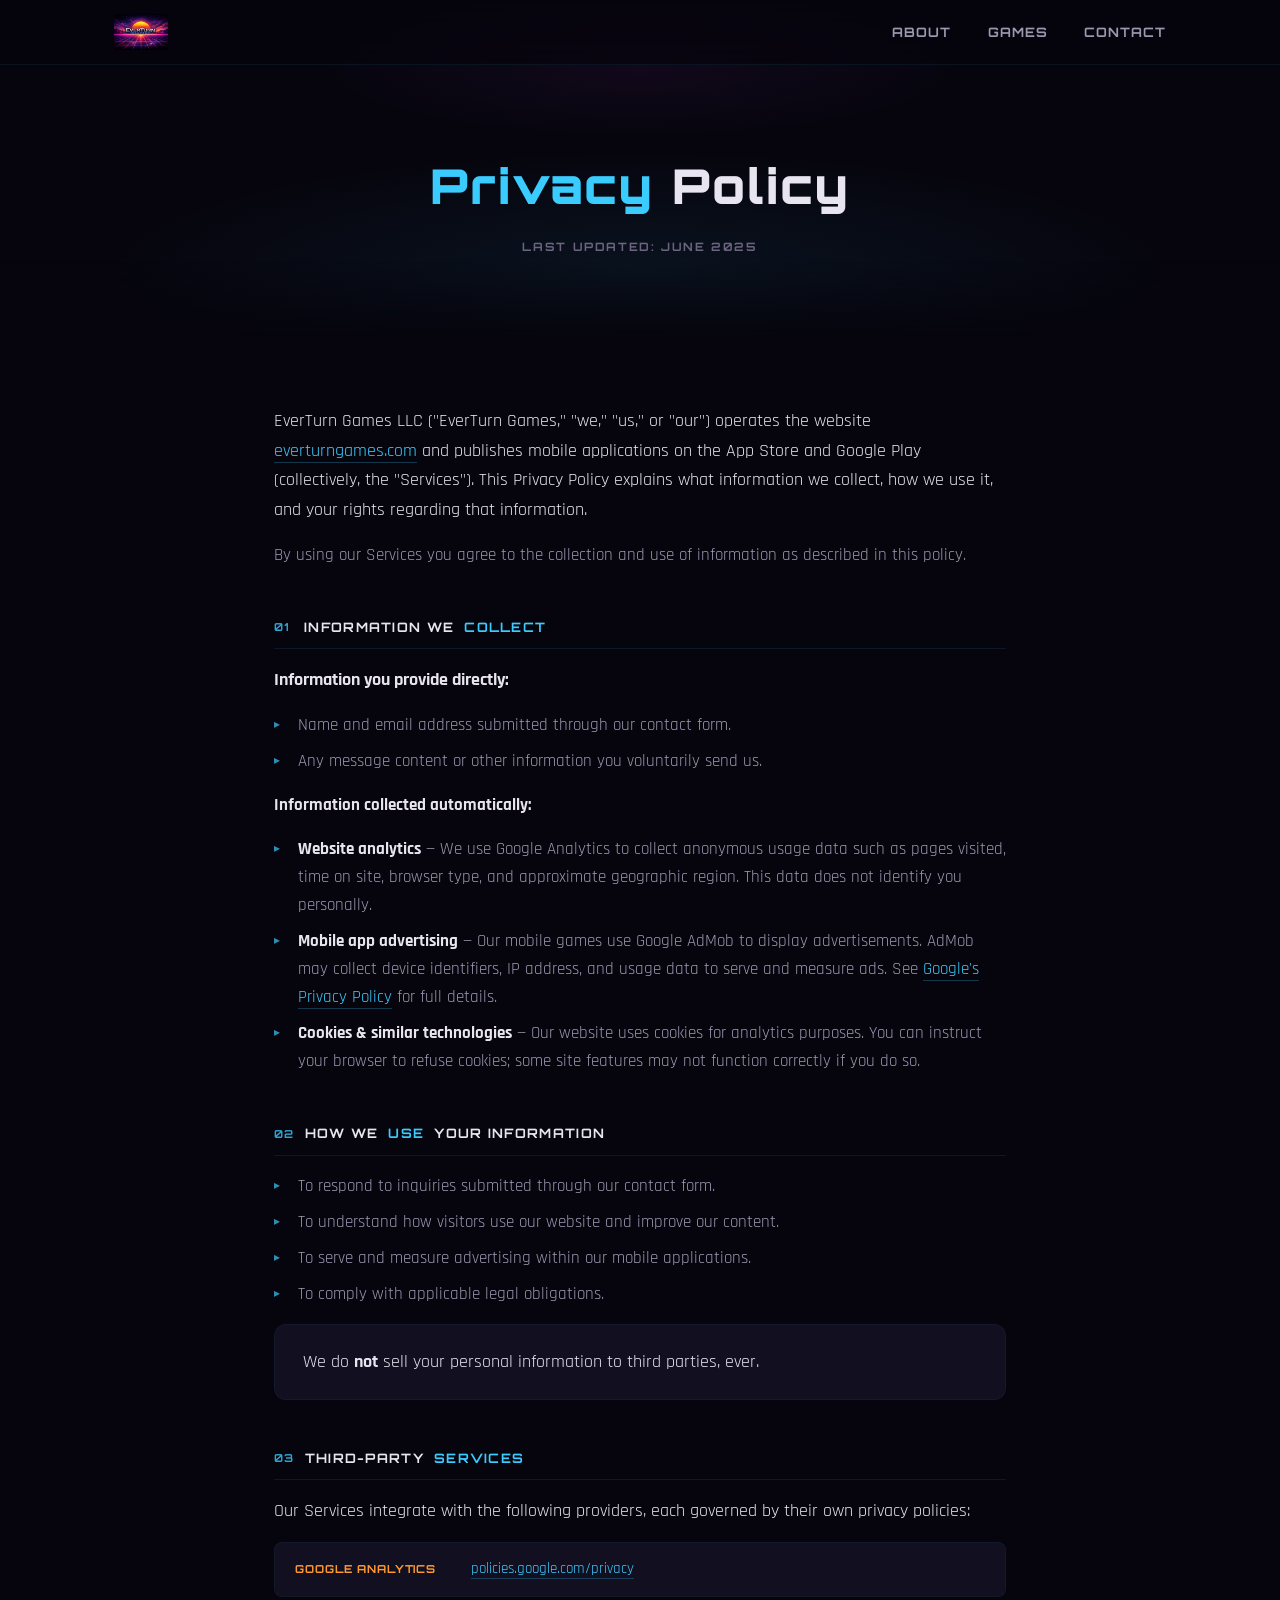
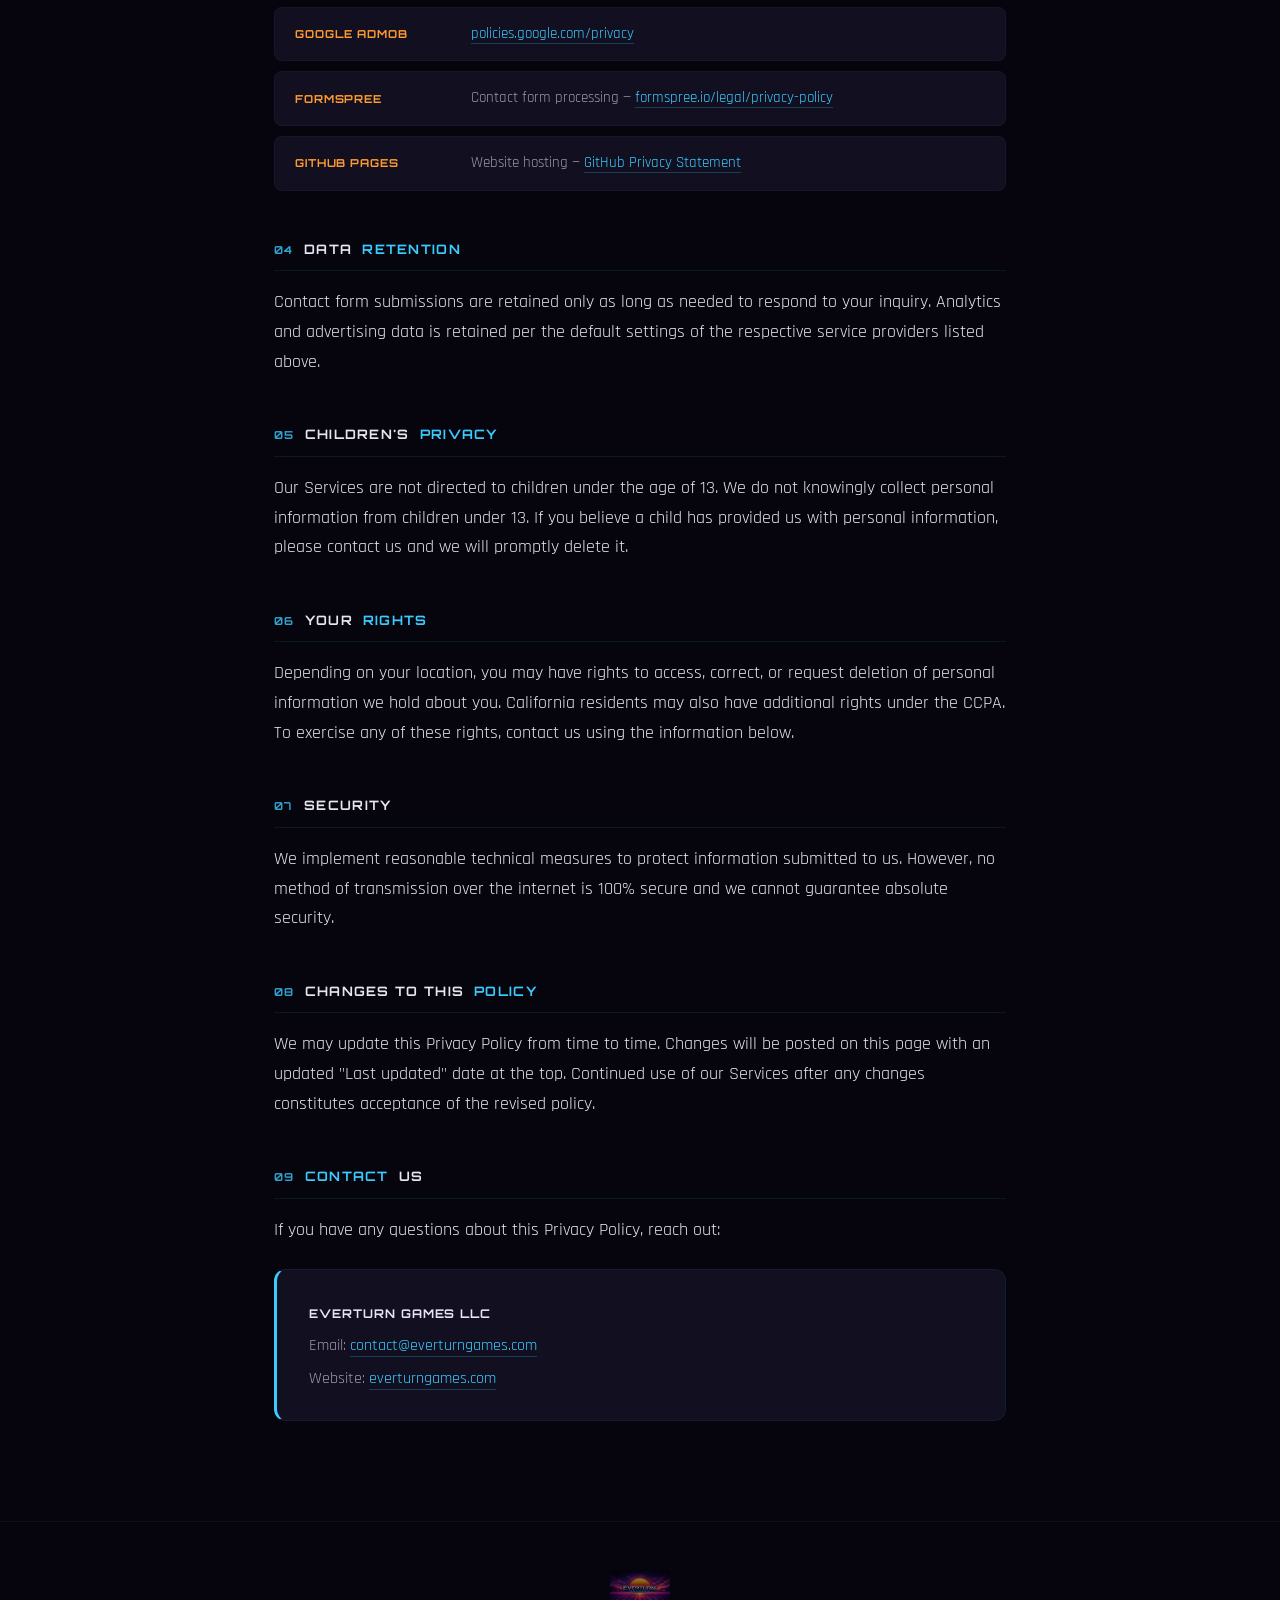
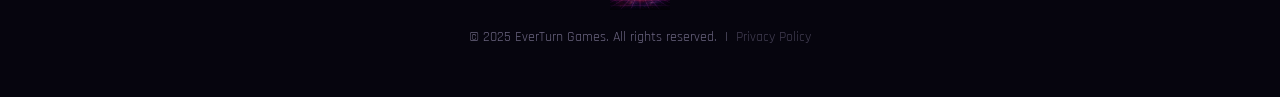
==== privacy-policy.html @ 5c198917 "Add files via upload" ====
<!DOCTYPE html>
<html lang="en">
<head>
  <meta charset="UTF-8">
  <meta name="viewport" content="width=device-width, initial-scale=1.0">
  <title>Privacy Policy — EverTurn Games</title>
  <meta name="description" content="Privacy Policy for EverTurn Games and its mobile applications.">
  <link rel="stylesheet" href="style.css">
  <link rel="preconnect" href="https://fonts.googleapis.com">
  <link rel="preconnect" href="https://fonts.gstatic.com" crossorigin>
  <link href="https://fonts.googleapis.com/css2?family=Orbitron:wght@400;700;900&family=Rajdhani:wght@300;400;500;600;700&display=swap" rel="stylesheet">
  <style>
    /* ── Policy Hero ── */
    .policy-hero {
      min-height: 38vh;
      display: flex;
      flex-direction: column;
      align-items: center;
      justify-content: center;
      text-align: center;
      position: relative;
      padding: 120px 24px 60px;
      background:
        radial-gradient(ellipse 70% 60% at 50% 80%, rgba(59, 204, 255, 0.07) 0%, transparent 60%),
        radial-gradient(ellipse 50% 40% at 50% 20%, rgba(232, 75, 255, 0.05) 0%, transparent 50%),
        var(--bg-deep);
    }

    .policy-hero::after {
      content: '';
      position: absolute;
      bottom: 0; left: 0; right: 0;
      height: 80px;
      background: linear-gradient(to bottom, transparent, var(--bg-deep));
    }

    .policy-hero h1 {
      font-family: var(--font-display);
      font-size: clamp(1.8rem, 5vw, 3rem);
      font-weight: 900;
      letter-spacing: 0.05em;
      margin-bottom: 12px;
      animation: fadeUp 0.9s ease-out both;
    }

    .policy-hero h1 .accent { color: var(--neon-blue); }

    .policy-hero .last-updated {
      font-family: var(--font-display);
      font-size: 0.72rem;
      font-weight: 700;
      letter-spacing: 0.14em;
      text-transform: uppercase;
      color: var(--text-dim);
      animation: fadeUp 0.9s 0.15s ease-out both;
    }

    /* ── Policy Layout ── */
    .policy-wrap {
      max-width: 780px;
      margin: 0 auto;
      padding: 64px 24px 100px;
    }

    /* ── Typography ── */
    .policy-wrap p {
      color: var(--text-secondary);
      font-size: 17px;
      margin-bottom: 1rem;
    }

    .policy-wrap p:first-of-type {
      color: var(--text-primary);
      font-size: 18px;
    }

    .policy-wrap h2 {
      font-family: var(--font-display);
      font-size: 13px;
      font-weight: 700;
      letter-spacing: 0.1em;
      text-transform: uppercase;
      color: var(--text-primary);
      margin: 3rem 0 1rem;
      padding-bottom: 10px;
      border-bottom: 1px solid rgba(59, 204, 255, 0.1);
      display: flex;
      align-items: center;
      gap: 10px;
    }

    .policy-wrap h2 .section-num {
      font-size: 11px;
      color: var(--neon-blue);
      opacity: 0.8;
      min-width: 20px;
    }

    .policy-wrap h2 .accent { color: var(--neon-blue); }

    /* ── Lists ── */
    .policy-wrap ul {
      list-style: none;
      padding: 0;
      margin-bottom: 1rem;
    }

    .policy-wrap ul li {
      position: relative;
      padding-left: 1.5rem;
      margin-bottom: 0.5rem;
      color: var(--text-secondary);
      font-size: 17px;
    }

    .policy-wrap ul li::before {
      content: '\25B8';
      position: absolute;
      left: 0;
      color: var(--neon-blue);
      font-size: 0.75rem;
      top: 4px;
      opacity: 0.7;
    }

    .policy-wrap ul li strong {
      color: var(--text-primary);
    }

    /* ── Links ── */
    .policy-wrap a {
      color: var(--neon-blue);
      text-decoration: none;
      border-bottom: 1px solid rgba(59, 204, 255, 0.25);
      transition: border-color 0.2s, color 0.2s;
    }

    .policy-wrap a:hover {
      color: #fff;
      border-color: var(--neon-blue);
    }

    /* ── Info Cards ── */
    .policy-card {
      background: var(--bg-card);
      border: 1px solid rgba(59, 204, 255, 0.06);
      border-radius: var(--radius);
      padding: 22px 28px;
      margin-bottom: 1rem;
      transition: border-color 0.3s;
    }

    .policy-card:hover {
      border-color: rgba(59, 204, 255, 0.15);
    }

    .policy-card p { margin: 0; font-size: 16px; }

    /* ── Contact box ── */
    .contact-card {
      background: var(--bg-card);
      border: 1px solid rgba(59, 204, 255, 0.08);
      border-left: 3px solid var(--neon-blue);
      border-radius: var(--radius);
      padding: 28px 32px;
      margin-top: 1.5rem;
    }

    .contact-card p { margin: 0; font-size: 16px; color: var(--text-secondary); }
    .contact-card p + p { margin-top: 6px; }

    /* ── Provider rows ── */
    .provider-list {
      display: flex;
      flex-direction: column;
      gap: 10px;
      margin-bottom: 1rem;
    }

    .provider-row {
      display: grid;
      grid-template-columns: 160px 1fr;
      gap: 16px;
      align-items: center;
      background: var(--bg-card);
      border: 1px solid rgba(59, 204, 255, 0.05);
      border-radius: var(--radius-sm);
      padding: 14px 20px;
      transition: border-color 0.3s;
    }

    .provider-row:hover { border-color: rgba(59, 204, 255, 0.14); }

    .provider-name {
      font-family: var(--font-display);
      font-size: 11px;
      font-weight: 700;
      letter-spacing: 0.08em;
      text-transform: uppercase;
      color: var(--neon-orange);
    }

    .provider-desc {
      font-size: 15px;
      color: var(--text-secondary);
    }

    /* ── Scroll reveal ── */
    .policy-section {
      opacity: 0;
      transform: translateY(20px);
      transition: opacity 0.65s ease-out, transform 0.65s ease-out;
    }
    .policy-section.visible {
      opacity: 1;
      transform: translateY(0);
    }

    /* ── Footer link override ── */
    .site-footer a {
      color: inherit;
      opacity: 0.6;
      border-bottom: none;
      text-decoration: none;
      transition: opacity 0.2s;
    }
    .site-footer a:hover { opacity: 1; color: inherit; }

    @media (max-width: 540px) {
      .provider-row { grid-template-columns: 1fr; gap: 4px; }
      .policy-wrap { padding: 40px 20px 80px; }
    }
  </style>
</head>
<body>

  <!-- ═══════════════ NAV ═══════════════ -->
  <nav class="site-nav" id="nav">
    <div class="nav-inner">
      <a href="index.html" class="nav-logo">
        <img src="images/logo.png" alt="EverTurn Games" height="40">
      </a>
      <button class="nav-toggle" id="navToggle" aria-label="Toggle menu">
        <span></span><span></span><span></span>
      </button>
      <ul class="nav-links" id="navLinks">
        <li><a href="index.html#about">About</a></li>
        <li><a href="index.html#games">Games</a></li>
        <li><a href="index.html#contact">Contact</a></li>
      </ul>
    </div>
  </nav>

  <!-- ═══════════════ HERO ═══════════════ -->
  <div class="policy-hero">
    <h1><span class="accent">Privacy</span> Policy</h1>
    <p class="last-updated">Last updated: June 2025</p>
  </div>

  <!-- ═══════════════ CONTENT ═══════════════ -->
  <main class="policy-wrap">

    <div class="policy-section">
      <p>
        EverTurn Games LLC ("EverTurn Games," "we," "us," or "our") operates the website
        <a href="https://everturngames.com">everturngames.com</a> and publishes mobile
        applications on the App Store and Google Play (collectively, the "Services").
        This Privacy Policy explains what information we collect, how we use it, and
        your rights regarding that information.
      </p>
      <p>By using our Services you agree to the collection and use of information as described in this policy.</p>
    </div>

    <!-- 1 -->
    <div class="policy-section">
      <h2><span class="section-num">01</span> Information We <span class="accent">Collect</span></h2>
      <p><strong style="color:var(--text-primary)">Information you provide directly:</strong></p>
      <ul>
        <li>Name and email address submitted through our contact form.</li>
        <li>Any message content or other information you voluntarily send us.</li>
      </ul>
      <p><strong style="color:var(--text-primary)">Information collected automatically:</strong></p>
      <ul>
        <li>
          <strong>Website analytics</strong> — We use Google Analytics to collect anonymous
          usage data such as pages visited, time on site, browser type, and approximate
          geographic region. This data does not identify you personally.
        </li>
        <li>
          <strong>Mobile app advertising</strong> — Our mobile games use Google AdMob
          to display advertisements. AdMob may collect device identifiers, IP address,
          and usage data to serve and measure ads. See
          <a href="https://policies.google.com/privacy" target="_blank" rel="noopener">Google's Privacy Policy</a>
          for full details.
        </li>
        <li>
          <strong>Cookies &amp; similar technologies</strong> — Our website uses cookies
          for analytics purposes. You can instruct your browser to refuse cookies; some
          site features may not function correctly if you do so.
        </li>
      </ul>
    </div>

    <!-- 2 -->
    <div class="policy-section">
      <h2><span class="section-num">02</span> How We <span class="accent">Use</span> Your Information</h2>
      <ul>
        <li>To respond to inquiries submitted through our contact form.</li>
        <li>To understand how visitors use our website and improve our content.</li>
        <li>To serve and measure advertising within our mobile applications.</li>
        <li>To comply with applicable legal obligations.</li>
      </ul>
      <div class="policy-card">
        <p>We do <strong style="color:var(--text-primary)">not</strong> sell your personal information to third parties, ever.</p>
      </div>
    </div>

    <!-- 3 -->
    <div class="policy-section">
      <h2><span class="section-num">03</span> Third-Party <span class="accent">Services</span></h2>
      <p>Our Services integrate with the following providers, each governed by their own privacy policies:</p>
      <div class="provider-list">
        <div class="provider-row">
          <span class="provider-name">Google Analytics</span>
          <span class="provider-desc">
            <a href="https://policies.google.com/privacy" target="_blank" rel="noopener">policies.google.com/privacy</a>
          </span>
        </div>
        <div class="provider-row">
          <span class="provider-name">Google AdMob</span>
          <span class="provider-desc">
            <a href="https://policies.google.com/privacy" target="_blank" rel="noopener">policies.google.com/privacy</a>
          </span>
        </div>
        <div class="provider-row">
          <span class="provider-name">Formspree</span>
          <span class="provider-desc">
            Contact form processing —
            <a href="https://formspree.io/legal/privacy-policy" target="_blank" rel="noopener">formspree.io/legal/privacy-policy</a>
          </span>
        </div>
        <div class="provider-row">
          <span class="provider-name">GitHub Pages</span>
          <span class="provider-desc">
            Website hosting —
            <a href="https://docs.github.com/en/site-policy/privacy-policies/github-general-privacy-statement" target="_blank" rel="noopener">GitHub Privacy Statement</a>
          </span>
        </div>
      </div>
    </div>

    <!-- 4 -->
    <div class="policy-section">
      <h2><span class="section-num">04</span> Data <span class="accent">Retention</span></h2>
      <p>
        Contact form submissions are retained only as long as needed to respond to your inquiry.
        Analytics and advertising data is retained per the default settings of the respective
        service providers listed above.
      </p>
    </div>

    <!-- 5 -->
    <div class="policy-section">
      <h2><span class="section-num">05</span> Children's <span class="accent">Privacy</span></h2>
      <p>
        Our Services are not directed to children under the age of 13. We do not knowingly collect
        personal information from children under 13. If you believe a child has provided us with
        personal information, please contact us and we will promptly delete it.
      </p>
    </div>

    <!-- 6 -->
    <div class="policy-section">
      <h2><span class="section-num">06</span> Your <span class="accent">Rights</span></h2>
      <p>
        Depending on your location, you may have rights to access, correct, or request deletion
        of personal information we hold about you. California residents may also have additional
        rights under the CCPA. To exercise any of these rights, contact us using the information below.
      </p>
    </div>

    <!-- 7 -->
    <div class="policy-section">
      <h2><span class="section-num">07</span> Security</h2>
      <p>
        We implement reasonable technical measures to protect information submitted to us.
        However, no method of transmission over the internet is 100% secure and we cannot
        guarantee absolute security.
      </p>
    </div>

    <!-- 8 -->
    <div class="policy-section">
      <h2><span class="section-num">08</span> Changes to This <span class="accent">Policy</span></h2>
      <p>
        We may update this Privacy Policy from time to time. Changes will be posted on this page
        with an updated "Last updated" date at the top. Continued use of our Services after any
        changes constitutes acceptance of the revised policy.
      </p>
    </div>

    <!-- 9 -->
    <div class="policy-section">
      <h2><span class="section-num">09</span> <span class="accent">Contact</span> Us</h2>
      <p>If you have any questions about this Privacy Policy, reach out:</p>
      <div class="contact-card">
        <p><strong style="color:var(--text-primary); font-family:var(--font-display); font-size:12px; letter-spacing:0.08em;">EVERTURN GAMES LLC</strong></p>
        <p>Email: <a href="mailto:contact@everturngames.com">contact@everturngames.com</a></p>
        <p>Website: <a href="https://everturngames.com">everturngames.com</a></p>
      </div>
    </div>

  </main>

  <!-- ═══════════════ FOOTER ═══════════════ -->
  <footer class="site-footer">
    <div class="container">
      <img src="images/logo.png" alt="EverTurn Games" class="footer-logo">
      <p class="footer-text">
        &copy; 2025 EverTurn Games. All rights reserved.
        &nbsp;|&nbsp;
        <a href="privacy-policy.html">Privacy Policy</a>
      </p>
    </div>
  </footer>

  <script src="script.js"></script>
  <script>
    // Scroll reveal for policy sections
    const policySections = document.querySelectorAll('.policy-section');
    const policyObserver = new IntersectionObserver((entries) => {
      entries.forEach((entry, i) => {
        if (entry.isIntersecting) {
          entry.target.style.transitionDelay = (i * 0.05) + 's';
          entry.target.classList.add('visible');
          policyObserver.unobserve(entry.target);
        }
      });
    }, { threshold: 0.1 });
    policySections.forEach(el => policyObserver.observe(el));
  </script>
</body>
</html>
---- style.css ----
/* ═══════════════════════════════════════════
   EverTurn Games — Dark Cinematic Theme
   ═══════════════════════════════════════════ */

/* ── Reset & Variables ── */
*, *::before, *::after {
  margin: 0;
  padding: 0;
  box-sizing: border-box;
}

:root {
  --bg-deep:     #06050e;
  --bg-section:  #0a0914;
  --bg-card:     #110f20;
  --bg-card-hover: #1a1734;

  --neon-blue:   #3bccff;
  --neon-pink:   #e84bff;
  --neon-orange: #ff9b2e;
  --sunset:      #ff5e3a;

  --text-primary:   #e8e4f0;
  --text-secondary: #9d97b0;
  --text-dim:       #6b6580;

  --font-display: 'Orbitron', sans-serif;
  --font-body:    'Rajdhani', sans-serif;

  --container-max: 1100px;
  --radius:  12px;
  --radius-sm: 8px;
}

html {
  scroll-behavior: smooth;
  scroll-padding-top: 70px;
}

body {
  font-family: var(--font-body);
  font-weight: 400;
  font-size: 17px;
  line-height: 1.65;
  color: var(--text-primary);
  background: var(--bg-deep);
  -webkit-font-smoothing: antialiased;
}

img { max-width: 100%; display: block; }
a   { color: var(--neon-blue); text-decoration: none; }

.container {
  max-width: var(--container-max);
  margin: 0 auto;
  padding: 0 24px;
}
.container-narrow { max-width: 720px; }


/* ═══════════════ NAV ═══════════════ */
.site-nav {
  position: fixed;
  top: 0; left: 0; right: 0;
  z-index: 1000;
  background: rgba(6, 5, 14, 0.7);
  backdrop-filter: blur(18px);
  -webkit-backdrop-filter: blur(18px);
  border-bottom: 1px solid rgba(59, 204, 255, 0.08);
  transition: background 0.3s;
}
.site-nav.scrolled {
  background: rgba(6, 5, 14, 0.92);
}
.nav-inner {
  max-width: var(--container-max);
  margin: 0 auto;
  padding: 0 24px;
  display: flex;
  align-items: center;
  justify-content: space-between;
  height: 64px;
}
.nav-logo img { height: 36px; width: auto; }
.nav-links {
  display: flex;
  list-style: none;
  gap: 36px;
}
.nav-links a {
  font-family: var(--font-display);
  font-size: 13px;
  font-weight: 700;
  letter-spacing: 0.08em;
  text-transform: uppercase;
  color: var(--text-secondary);
  transition: color 0.25s;
}
.nav-links a:hover { color: var(--neon-blue); }

/* Mobile toggle */
.nav-toggle {
  display: none;
  background: none;
  border: none;
  cursor: pointer;
  flex-direction: column;
  gap: 5px;
  padding: 4px;
}
.nav-toggle span {
  display: block;
  width: 24px;
  height: 2px;
  background: var(--text-primary);
  border-radius: 2px;
  transition: transform 0.3s, opacity 0.3s;
}


/* ═══════════════ HERO ═══════════════ */
.hero {
  position: relative;
  min-height: 100vh;
  display: flex;
  align-items: center;
  justify-content: center;
  overflow: hidden;
}
.hero-bg {
  position: absolute;
  inset: 0;
  background:
    radial-gradient(ellipse 80% 60% at 50% 80%, rgba(232, 75, 255, 0.12) 0%, transparent 60%),
    radial-gradient(ellipse 70% 50% at 50% 30%, rgba(59, 204, 255, 0.08) 0%, transparent 50%),
    radial-gradient(ellipse 100% 80% at 50% 100%, rgba(255, 94, 58, 0.06) 0%, transparent 40%),
    var(--bg-deep);
}
.star-field {
  position: absolute;
  inset: 0;
  pointer-events: none;
}
.star-field .star {
  position: absolute;
  width: 2px;
  height: 2px;
  background: #fff;
  border-radius: 50%;
  animation: twinkle var(--dur) ease-in-out infinite alternate;
}
@keyframes twinkle {
  0%   { opacity: var(--min-o, 0.15); }
  100% { opacity: var(--max-o, 0.8); }
}

.hero-content {
  position: relative;
  z-index: 2;
  text-align: center;
  padding: 0 24px;
  animation: fadeUp 1s ease-out both;
}
@keyframes fadeUp {
  from { opacity: 0; transform: translateY(30px); }
  to   { opacity: 1; transform: translateY(0); }
}

.hero-logo {
  max-width: 600px;
  width: 90%;
  margin: 0 auto 28px;
  filter: drop-shadow(0 0 40px rgba(59, 204, 255, 0.25))
          drop-shadow(0 0 80px rgba(232, 75, 255, 0.12));
}

.hero-tagline {
  font-family: var(--font-body);
  font-size: 22px;
  font-weight: 300;
  color: var(--text-secondary);
  letter-spacing: 0.04em;
  margin-bottom: 40px;
  line-height: 1.5;
}

.hero-buttons {
  display: flex;
  gap: 16px;
  justify-content: center;
  flex-wrap: wrap;
}

.hero-fade {
  position: absolute;
  bottom: 0; left: 0; right: 0;
  height: 120px;
  background: linear-gradient(to bottom, transparent, var(--bg-deep));
  z-index: 1;
}


/* ═══════════════ BUTTONS ═══════════════ */
.btn {
  display: inline-flex;
  align-items: center;
  justify-content: center;
  font-family: var(--font-display);
  font-size: 13px;
  font-weight: 700;
  letter-spacing: 0.1em;
  text-transform: uppercase;
  padding: 14px 32px;
  border-radius: var(--radius-sm);
  border: none;
  cursor: pointer;
  transition: all 0.3s;
}
.btn-primary {
  background: linear-gradient(135deg, var(--neon-blue), #2e9ede);
  color: #000;
  box-shadow: 0 0 24px rgba(59, 204, 255, 0.2);
}
.btn-primary:hover {
  box-shadow: 0 0 36px rgba(59, 204, 255, 0.4);
  transform: translateY(-2px);
}
.btn-outline {
  background: transparent;
  color: var(--text-primary);
  border: 1px solid rgba(232, 75, 255, 0.35);
}
.btn-outline:hover {
  border-color: var(--neon-pink);
  box-shadow: 0 0 20px rgba(232, 75, 255, 0.15);
  transform: translateY(-2px);
}
.btn-full { width: 100%; }


/* ═══════════════ SECTIONS ═══════════════ */
.section {
  padding: 100px 0;
  position: relative;
}
.section-alt {
  background:
    linear-gradient(180deg, var(--bg-deep) 0%, var(--bg-section) 10%, var(--bg-section) 90%, var(--bg-deep) 100%);
}

.section-title {
  font-family: var(--font-display);
  font-size: clamp(28px, 4vw, 42px);
  font-weight: 900;
  text-align: center;
  margin-bottom: 16px;
  letter-spacing: 0.03em;
}
.section-title .accent { color: var(--neon-blue); }

.section-subtitle {
  text-align: center;
  color: var(--text-secondary);
  max-width: 520px;
  margin: 0 auto 48px;
  font-size: 18px;
}


/* ═══════════════ ABOUT ═══════════════ */
.about-grid {
  display: grid;
  grid-template-columns: 1fr 1fr;
  gap: 60px;
  margin-top: 48px;
  align-items: start;
}
.about-text p {
  margin-bottom: 18px;
  color: var(--text-secondary);
  font-size: 17px;
}
.about-text p:first-child {
  color: var(--text-primary);
  font-size: 19px;
  font-weight: 500;
}
.about-values {
  display: flex;
  flex-direction: column;
  gap: 20px;
}
.value-card {
  background: var(--bg-card);
  border: 1px solid rgba(59, 204, 255, 0.06);
  border-radius: var(--radius);
  padding: 24px 28px;
  transition: border-color 0.3s, transform 0.3s;
}
.value-card:hover {
  border-color: rgba(59, 204, 255, 0.18);
  transform: translateX(4px);
}
.value-icon {
  font-size: 24px;
  margin-bottom: 8px;
}
.value-card h3 {
  font-family: var(--font-display);
  font-size: 15px;
  font-weight: 700;
  letter-spacing: 0.04em;
  margin-bottom: 6px;
}
.value-card p {
  font-size: 15px;
  color: var(--text-secondary);
  line-height: 1.5;
}


/* ═══════════════ GAMES ═══════════════ */
.games-grid {
  display: grid;
  grid-template-columns: repeat(auto-fit, minmax(300px, 1fr));
  gap: 28px;
  margin-top: 48px;
}
.game-card {
  background: var(--bg-card);
  border: 1px solid rgba(59, 204, 255, 0.06);
  border-radius: var(--radius);
  overflow: hidden;
  transition: border-color 0.3s, transform 0.3s, box-shadow 0.3s;
}
.game-card:hover {
  border-color: rgba(59, 204, 255, 0.2);
  transform: translateY(-4px);
  box-shadow: 0 12px 40px rgba(0, 0, 0, 0.4);
}
.game-card-inner { padding: 36px 32px; }
.game-card-icon { font-size: 36px; margin-bottom: 16px; }
.game-card h3 {
  font-family: var(--font-display);
  font-size: 20px;
  font-weight: 700;
  margin-bottom: 12px;
}
.game-card p {
  color: var(--text-secondary);
  font-size: 16px;
  line-height: 1.6;
  margin-bottom: 16px;
}
.badge {
  display: inline-block;
  font-family: var(--font-display);
  font-size: 11px;
  font-weight: 700;
  letter-spacing: 0.1em;
  text-transform: uppercase;
  padding: 6px 16px;
  border-radius: 100px;
  background: rgba(255, 155, 46, 0.12);
  color: var(--neon-orange);
  border: 1px solid rgba(255, 155, 46, 0.2);
}


/* ═══════════════ CONTACT FORM ═══════════════ */
.contact-form {
  margin-top: 48px;
}
.form-row {
  display: grid;
  grid-template-columns: 1fr 1fr;
  gap: 20px;
}
.form-group {
  margin-bottom: 20px;
}
.form-group label {
  display: block;
  font-family: var(--font-display);
  font-size: 12px;
  font-weight: 700;
  letter-spacing: 0.08em;
  text-transform: uppercase;
  color: var(--text-secondary);
  margin-bottom: 8px;
}
.form-group input,
.form-group textarea {
  width: 100%;
  font-family: var(--font-body);
  font-size: 16px;
  color: var(--text-primary);
  background: var(--bg-card);
  border: 1px solid rgba(59, 204, 255, 0.1);
  border-radius: var(--radius-sm);
  padding: 14px 18px;
  transition: border-color 0.3s, box-shadow 0.3s;
  outline: none;
}
.form-group input::placeholder,
.form-group textarea::placeholder {
  color: var(--text-dim);
}
.form-group input:focus,
.form-group textarea:focus {
  border-color: var(--neon-blue);
  box-shadow: 0 0 0 3px rgba(59, 204, 255, 0.08);
}
.form-group textarea { resize: vertical; min-height: 120px; }


/* ═══════════════ FOOTER ═══════════════ */
.site-footer {
  border-top: 1px solid rgba(59, 204, 255, 0.06);
  padding: 48px 0;
  text-align: center;
}
.footer-logo {
  height: 40px;
  margin: 0 auto 16px;
  opacity: 0.5;
}
.footer-text {
  font-size: 14px;
  color: var(--text-dim);
}


/* ═══════════════ SCROLL ANIMATIONS ═══════════════ */
.section-title,
.about-text,
.value-card,
.game-card,
.contact-form,
.section-subtitle {
  opacity: 0;
  transform: translateY(24px);
  transition: opacity 0.7s ease-out, transform 0.7s ease-out;
}
.visible {
  opacity: 1;
  transform: translateY(0);
}
/* Stagger children */
.value-card:nth-child(2) { transition-delay: 0.1s; }
.value-card:nth-child(3) { transition-delay: 0.2s; }
.game-card:nth-child(2) { transition-delay: 0.12s; }


/* ═══════════════ RESPONSIVE ═══════════════ */
@media (max-width: 768px) {
  .nav-toggle { display: flex; }
  .nav-links {
    position: fixed;
    top: 64px;
    left: 0; right: 0;
    background: rgba(6, 5, 14, 0.96);
    backdrop-filter: blur(20px);
    flex-direction: column;
    align-items: center;
    gap: 0;
    padding: 8px 0 20px;
    transform: translateY(-110%);
    transition: transform 0.35s ease;
    border-bottom: 1px solid rgba(59, 204, 255, 0.08);
  }
  .nav-links.open { transform: translateY(0); }
  .nav-links li { width: 100%; text-align: center; }
  .nav-links a {
    display: block;
    padding: 14px 0;
    font-size: 14px;
  }

  .hero-logo { max-width: 340px; }
  .hero-tagline { font-size: 18px; }

  .about-grid {
    grid-template-columns: 1fr;
    gap: 40px;
  }

  .form-row {
    grid-template-columns: 1fr;
    gap: 0;
  }

  .section { padding: 72px 0; }
}

@media (max-width: 480px) {
  .hero-logo { max-width: 260px; }
  .hero-tagline { font-size: 16px; }
  .hero-buttons { flex-direction: column; align-items: center; }
  .btn { width: 100%; max-width: 280px; }
}
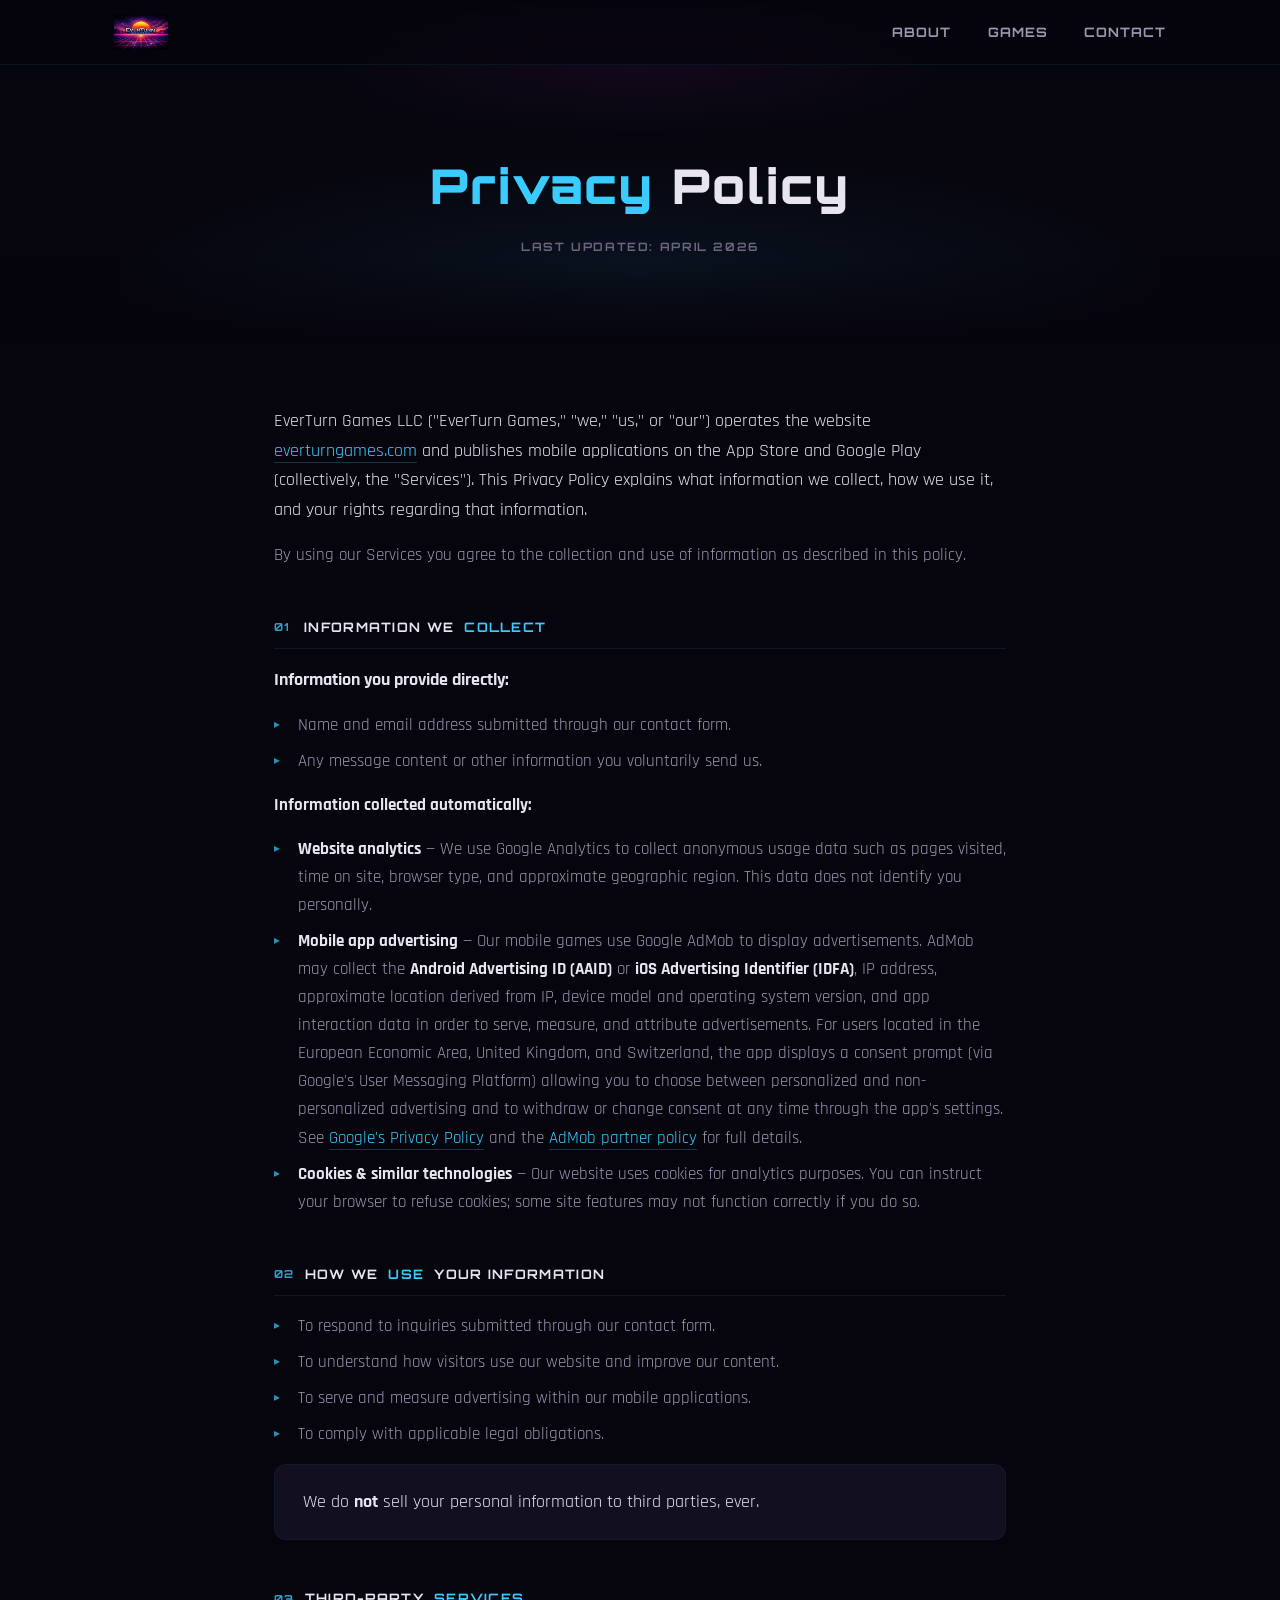
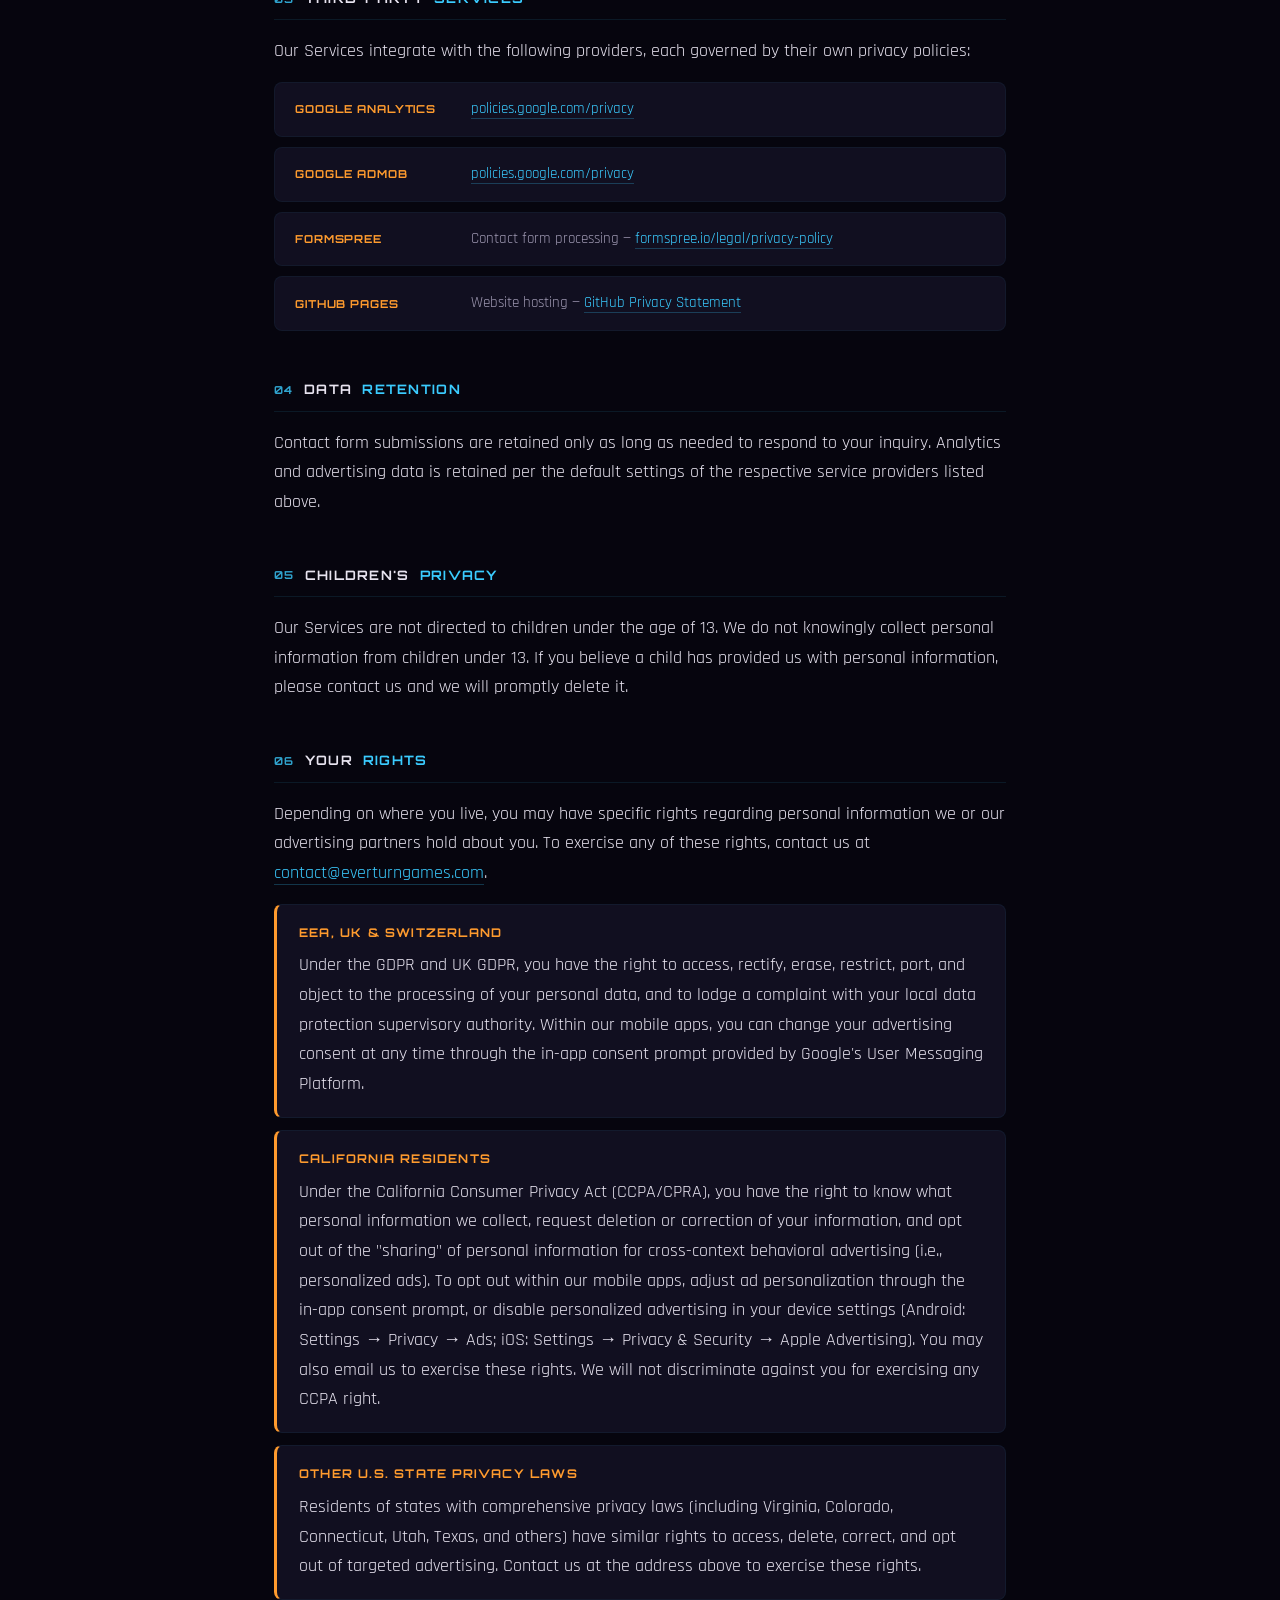
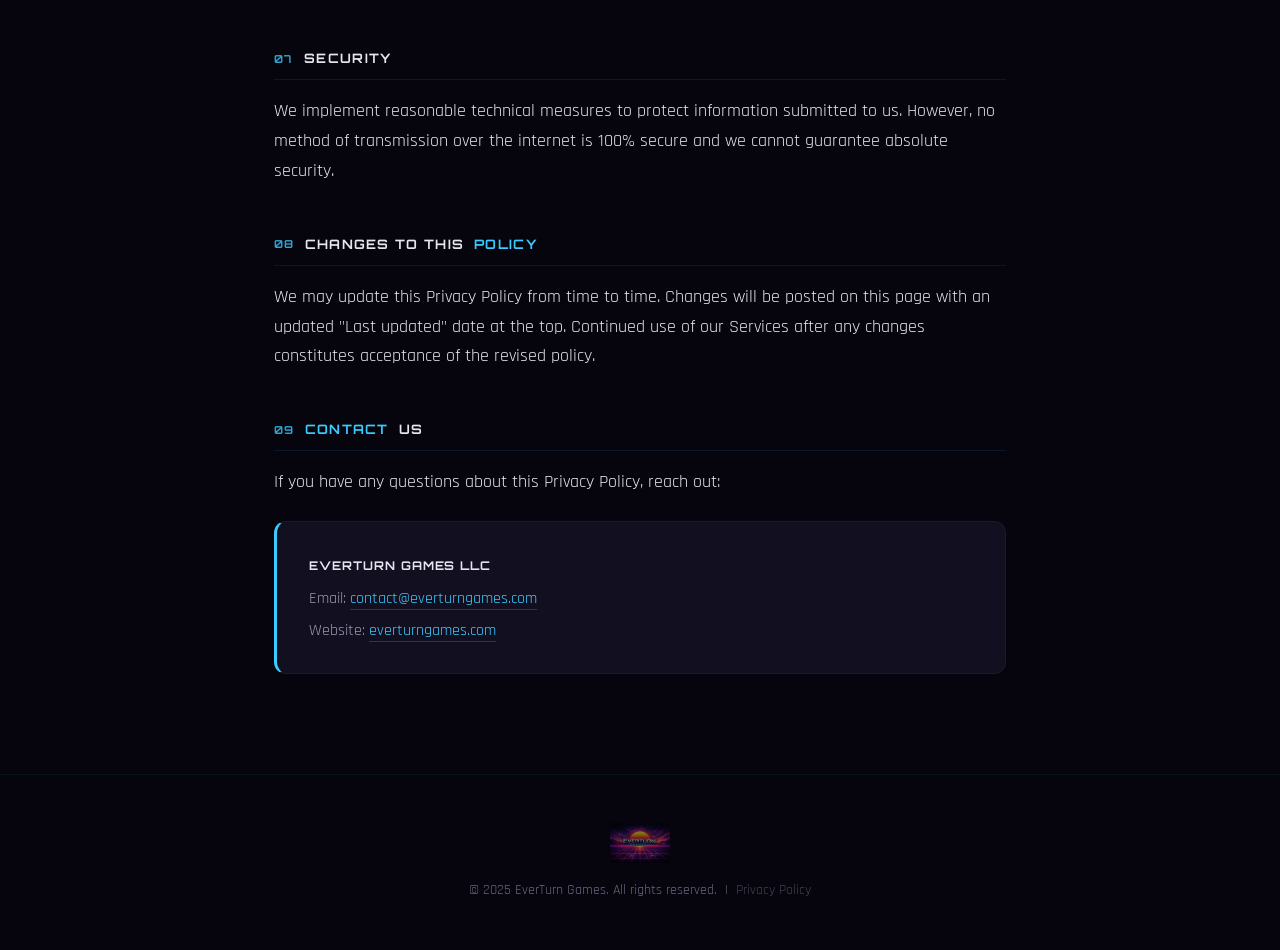
==== commit 6ae62c5c: "Update privacy-policy.html Updated Privacy Policy" ====
--- a/privacy-policy.html
+++ b/privacy-policy.html
@@ -98,6 +98,17 @@
 
     .policy-wrap h2 .accent { color: var(--neon-blue); }
 
+    /* ── Subheadings inside sections ── */
+    .policy-wrap h3 {
+      font-family: var(--font-display);
+      font-size: 12px;
+      font-weight: 700;
+      letter-spacing: 0.1em;
+      text-transform: uppercase;
+      color: var(--neon-orange);
+      margin: 1.5rem 0 0.75rem;
+    }
+
     /* ── Lists ── */
     .policy-wrap ul {
       list-style: none;
@@ -203,6 +214,32 @@
     .provider-desc {
       font-size: 15px;
       color: var(--text-secondary);
+    }
+
+    /* ── Region-rights cards ── */
+    .rights-grid {
+      display: grid;
+      grid-template-columns: 1fr;
+      gap: 12px;
+      margin-top: 1rem;
+    }
+
+    .rights-card {
+      background: var(--bg-card);
+      border: 1px solid rgba(59, 204, 255, 0.06);
+      border-left: 3px solid var(--neon-orange);
+      border-radius: var(--radius-sm);
+      padding: 18px 22px;
+    }
+
+    .rights-card h3 {
+      margin-top: 0;
+      margin-bottom: 0.5rem;
+    }
+
+    .rights-card p {
+      margin: 0;
+      font-size: 16px;
     }
 
     /* ── Scroll reveal ── */
@@ -254,7 +291,7 @@
   <!-- ═══════════════ HERO ═══════════════ -->
   <div class="policy-hero">
     <h1><span class="accent">Privacy</span> Policy</h1>
-    <p class="last-updated">Last updated: June 2025</p>
+    <p class="last-updated">Last updated: April 2026</p>
   </div>
 
   <!-- ═══════════════ CONTENT ═══════════════ -->
@@ -288,9 +325,17 @@
         </li>
         <li>
           <strong>Mobile app advertising</strong> — Our mobile games use Google AdMob
-          to display advertisements. AdMob may collect device identifiers, IP address,
-          and usage data to serve and measure ads. See
+          to display advertisements. AdMob may collect the <strong>Android Advertising ID (AAID)</strong>
+          or <strong>iOS Advertising Identifier (IDFA)</strong>, IP address, approximate location
+          derived from IP, device model and operating system version, and app interaction data
+          in order to serve, measure, and attribute advertisements. For users located in the
+          European Economic Area, United Kingdom, and Switzerland, the app displays a consent
+          prompt (via Google's User Messaging Platform) allowing you to choose between
+          personalized and non-personalized advertising and to withdraw or change consent at
+          any time through the app's settings. See
           <a href="https://policies.google.com/privacy" target="_blank" rel="noopener">Google's Privacy Policy</a>
+          and the
+          <a href="https://support.google.com/admob/answer/6128543" target="_blank" rel="noopener">AdMob partner policy</a>
           for full details.
         </li>
         <li>
@@ -373,10 +418,45 @@
     <div class="policy-section">
       <h2><span class="section-num">06</span> Your <span class="accent">Rights</span></h2>
       <p>
-        Depending on your location, you may have rights to access, correct, or request deletion
-        of personal information we hold about you. California residents may also have additional
-        rights under the CCPA. To exercise any of these rights, contact us using the information below.
-      </p>
+        Depending on where you live, you may have specific rights regarding personal information
+        we or our advertising partners hold about you. To exercise any of these rights, contact us
+        at <a href="mailto:contact@everturngames.com">contact@everturngames.com</a>.
+      </p>
+
+      <div class="rights-grid">
+        <div class="rights-card">
+          <h3>EEA, UK &amp; Switzerland</h3>
+          <p>
+            Under the GDPR and UK GDPR, you have the right to access, rectify, erase, restrict,
+            port, and object to the processing of your personal data, and to lodge a complaint
+            with your local data protection supervisory authority. Within our mobile apps, you
+            can change your advertising consent at any time through the in-app consent prompt
+            provided by Google's User Messaging Platform.
+          </p>
+        </div>
+        <div class="rights-card">
+          <h3>California Residents</h3>
+          <p>
+            Under the California Consumer Privacy Act (CCPA/CPRA), you have the right to know
+            what personal information we collect, request deletion or correction of your
+            information, and opt out of the "sharing" of personal information for cross-context
+            behavioral advertising (i.e., personalized ads). To opt out within our mobile apps,
+            adjust ad personalization through the in-app consent prompt, or disable personalized
+            advertising in your device settings (Android: Settings → Privacy → Ads; iOS: Settings
+            → Privacy &amp; Security → Apple Advertising). You may also email us to exercise
+            these rights. We will not discriminate against you for exercising any CCPA right.
+          </p>
+        </div>
+        <div class="rights-card">
+          <h3>Other U.S. State Privacy Laws</h3>
+          <p>
+            Residents of states with comprehensive privacy laws (including Virginia, Colorado,
+            Connecticut, Utah, Texas, and others) have similar rights to access, delete, correct,
+            and opt out of targeted advertising. Contact us at the address above to exercise
+            these rights.
+          </p>
+        </div>
+      </div>
     </div>
 
     <!-- 7 -->
